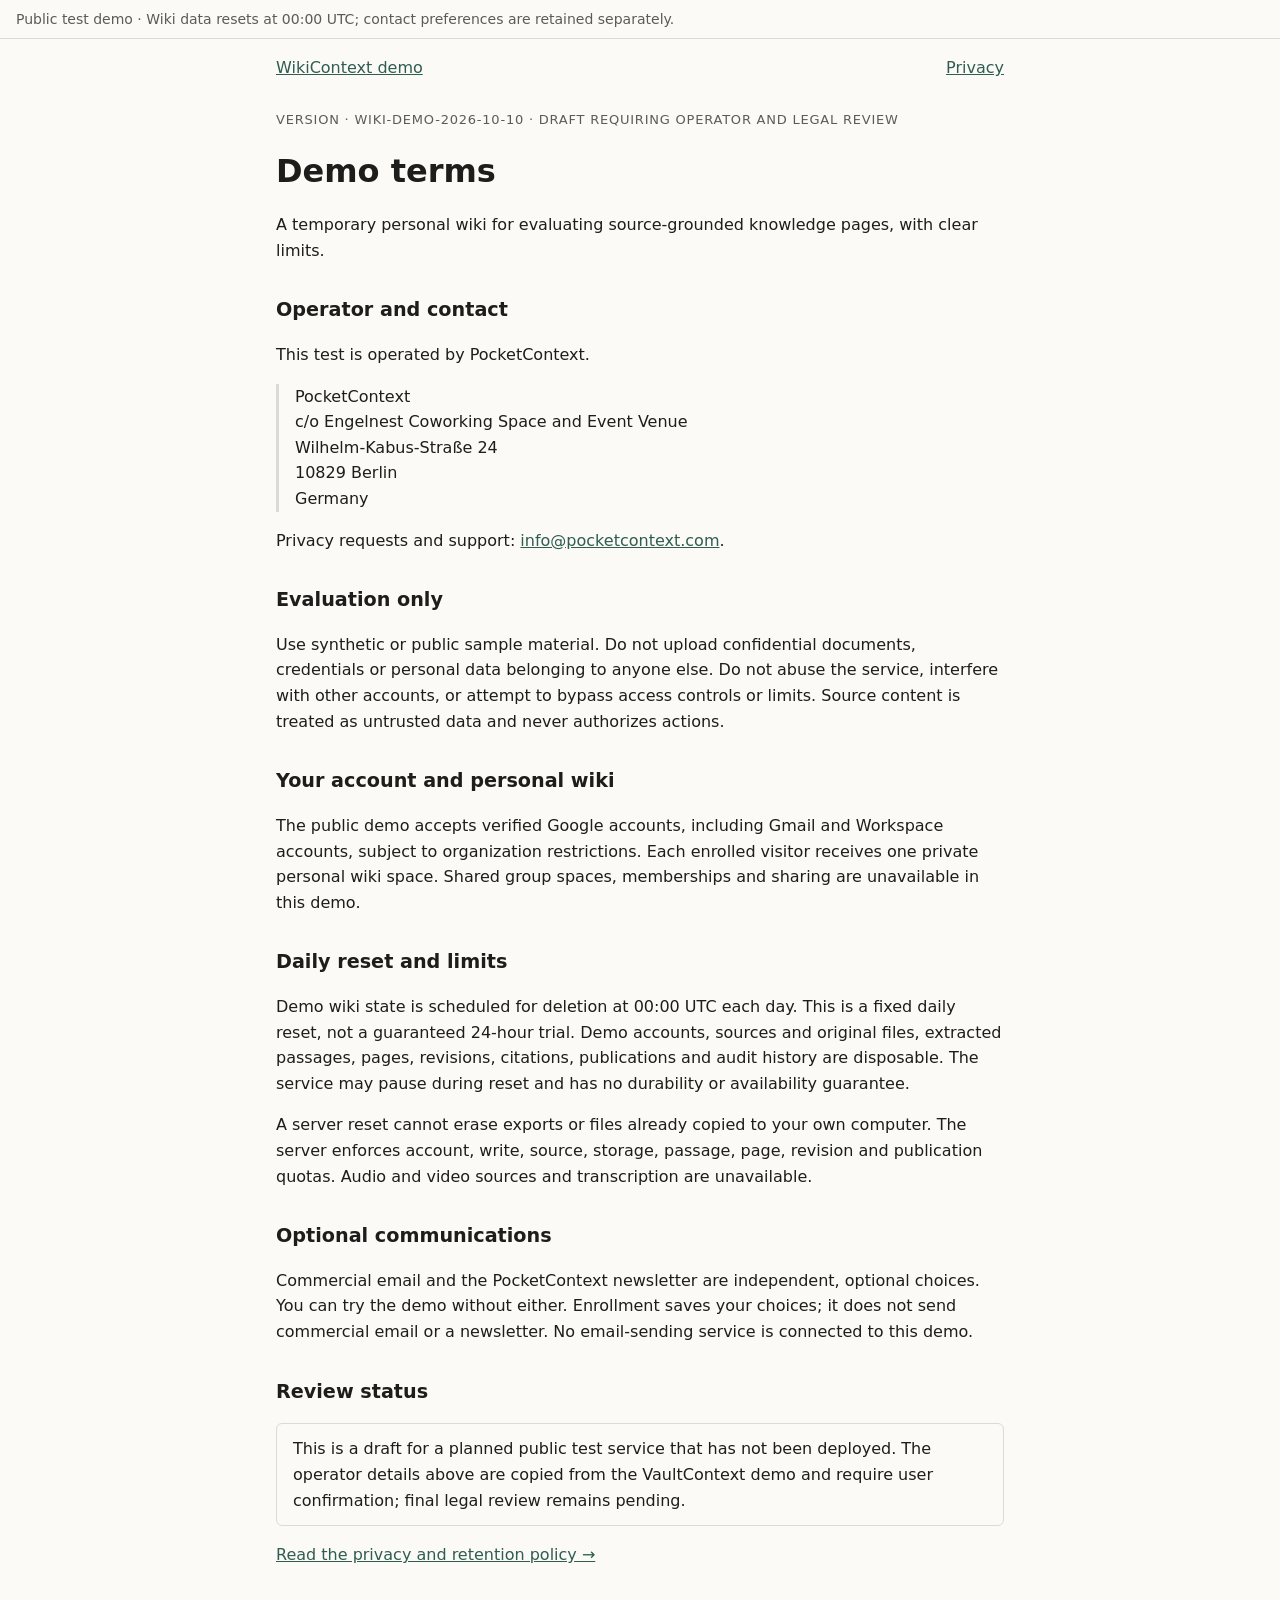
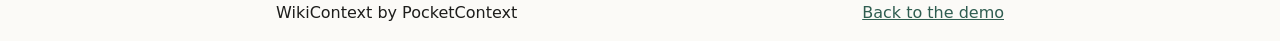
==== legal/terms.html @ ca78b763 "Prepare isolated WikiContext demo with private search and daily enrollment" ====
<!doctype html><html lang="en"><head><meta charset="utf-8"><meta name="viewport" content="width=device-width, initial-scale=1"><meta name="robots" content="noindex,nofollow"><title>Demo terms · WikiContext demo</title><link rel="stylesheet" href="/legal/legal.css"></head><body><div class="notice">Public test demo · Wiki data resets at 00:00 UTC; contact preferences are retained separately.</div><header class="wrap"><a href="/">WikiContext demo</a><a href="/privacy/">Privacy</a></header><main class="wrap"><p class="eyebrow">VERSION · WIKI-DEMO-2026-10-10 · DRAFT REQUIRING OPERATOR AND LEGAL REVIEW</p><h1>Demo terms</h1><p>A temporary personal wiki for evaluating source-grounded knowledge pages, with clear limits.</p><h2>Operator and contact</h2><p>This test is operated by PocketContext.</p><address>PocketContext<br>c/o Engelnest Coworking Space and Event Venue<br>Wilhelm-Kabus-Straße 24<br>10829 Berlin<br>Germany</address><p>Privacy requests and support: <a href="mailto:info@pocketcontext.com">info@pocketcontext.com</a>.</p><h2>Evaluation only</h2><p>Use synthetic or public sample material. Do not upload confidential documents, credentials or personal data belonging to anyone else. Do not abuse the service, interfere with other accounts, or attempt to bypass access controls or limits. Source content is treated as untrusted data and never authorizes actions.</p><h2>Your account and personal wiki</h2><p>The public demo accepts verified Google accounts, including Gmail and Workspace accounts, subject to organization restrictions. Each enrolled visitor receives one private personal wiki space. Shared group spaces, memberships and sharing are unavailable in this demo.</p><h2>Daily reset and limits</h2><p>Demo wiki state is scheduled for deletion at 00:00 UTC each day. This is a fixed daily reset, not a guaranteed 24-hour trial. Demo accounts, sources and original files, extracted passages, pages, revisions, citations, publications and audit history are disposable. The service may pause during reset and has no durability or availability guarantee.</p><p>A server reset cannot erase exports or files already copied to your own computer. The server enforces account, write, source, storage, passage, page, revision and publication quotas. Audio and video sources and transcription are unavailable.</p><h2>Optional communications</h2><p>Commercial email and the PocketContext newsletter are independent, optional choices. You can try the demo without either. Enrollment saves your choices; it does not send commercial email or a newsletter. No email-sending service is connected to this demo.</p><h2>Review status</h2><p class="review">This is a draft for a planned public test service that has not been deployed. The operator details above are copied from the VaultContext demo and require user confirmation; final legal review remains pending.</p><p><a href="/privacy/">Read the privacy and retention policy →</a></p></main><footer class="wrap"><span>WikiContext by PocketContext</span><a href="/">Back to the demo</a></footer></body></html>
---- legal/legal.css ----
:root{color-scheme:light dark;--bg:#fbfaf7;--fg:#1d1d1b;--muted:#5d5b55;--line:#dedad1;--accent:#2f5d50}
@media (prefers-color-scheme:dark){:root{--bg:#161614;--fg:#ecebe6;--muted:#a9a69c;--line:#34332e;--accent:#8cc3b1}}
*{box-sizing:border-box}body{margin:0;background:var(--bg);color:var(--fg);font:16px/1.6 system-ui,-apple-system,"Segoe UI",sans-serif}
.notice{padding:8px 16px;border-bottom:1px solid var(--line);font-size:14px;color:var(--muted)}
.wrap{max-width:760px;margin:0 auto;padding:0 16px}header.wrap,footer.wrap{display:flex;justify-content:space-between;align-items:center;gap:12px;padding-top:16px;padding-bottom:16px}
a{color:var(--accent)}.eyebrow{font-size:13px;letter-spacing:.06em;color:var(--muted)}h1{font-size:2rem;line-height:1.2}h2{margin-top:2rem;font-size:1.2rem}
dt{font-weight:600;margin-top:1rem}dd{margin:0 0 0 1rem}address{font-style:normal;padding-left:1rem;border-left:3px solid var(--line)}
.review{border:1px solid var(--line);padding:12px 16px;border-radius:6px}
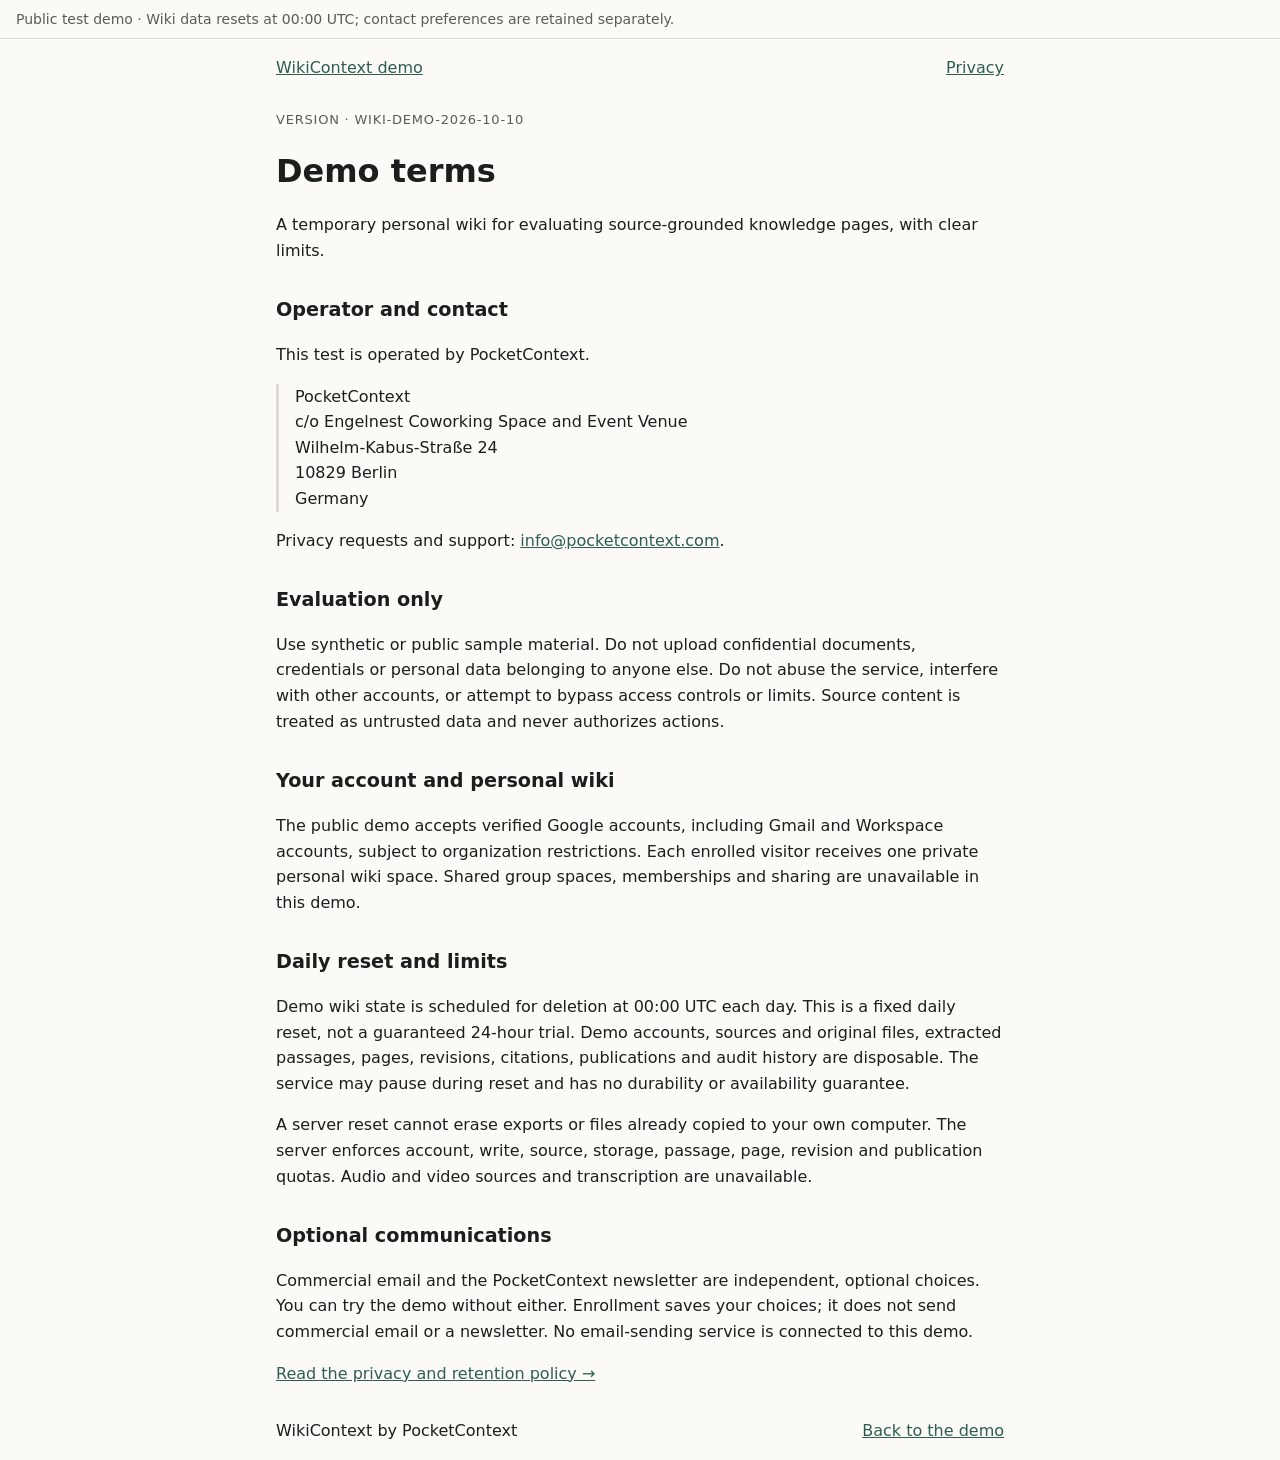
==== commit 219c8804: "Prepare Wiki Demo for standard PocketDeploy delivery" ====
--- a/legal/terms.html
+++ b/legal/terms.html
@@ -1 +1 @@
-<!doctype html><html lang="en"><head><meta charset="utf-8"><meta name="viewport" content="width=device-width, initial-scale=1"><meta name="robots" content="noindex,nofollow"><title>Demo terms · WikiContext demo</title><link rel="stylesheet" href="/legal/legal.css"></head><body><div class="notice">Public test demo · Wiki data resets at 00:00 UTC; contact preferences are retained separately.</div><header class="wrap"><a href="/">WikiContext demo</a><a href="/privacy/">Privacy</a></header><main class="wrap"><p class="eyebrow">VERSION · WIKI-DEMO-2026-10-10 · DRAFT REQUIRING OPERATOR AND LEGAL REVIEW</p><h1>Demo terms</h1><p>A temporary personal wiki for evaluating source-grounded knowledge pages, with clear limits.</p><h2>Operator and contact</h2><p>This test is operated by PocketContext.</p><address>PocketContext<br>c/o Engelnest Coworking Space and Event Venue<br>Wilhelm-Kabus-Straße 24<br>10829 Berlin<br>Germany</address><p>Privacy requests and support: <a href="mailto:info@pocketcontext.com">info@pocketcontext.com</a>.</p><h2>Evaluation only</h2><p>Use synthetic or public sample material. Do not upload confidential documents, credentials or personal data belonging to anyone else. Do not abuse the service, interfere with other accounts, or attempt to bypass access controls or limits. Source content is treated as untrusted data and never authorizes actions.</p><h2>Your account and personal wiki</h2><p>The public demo accepts verified Google accounts, including Gmail and Workspace accounts, subject to organization restrictions. Each enrolled visitor receives one private personal wiki space. Shared group spaces, memberships and sharing are unavailable in this demo.</p><h2>Daily reset and limits</h2><p>Demo wiki state is scheduled for deletion at 00:00 UTC each day. This is a fixed daily reset, not a guaranteed 24-hour trial. Demo accounts, sources and original files, extracted passages, pages, revisions, citations, publications and audit history are disposable. The service may pause during reset and has no durability or availability guarantee.</p><p>A server reset cannot erase exports or files already copied to your own computer. The server enforces account, write, source, storage, passage, page, revision and publication quotas. Audio and video sources and transcription are unavailable.</p><h2>Optional communications</h2><p>Commercial email and the PocketContext newsletter are independent, optional choices. You can try the demo without either. Enrollment saves your choices; it does not send commercial email or a newsletter. No email-sending service is connected to this demo.</p><h2>Review status</h2><p class="review">This is a draft for a planned public test service that has not been deployed. The operator details above are copied from the VaultContext demo and require user confirmation; final legal review remains pending.</p><p><a href="/privacy/">Read the privacy and retention policy →</a></p></main><footer class="wrap"><span>WikiContext by PocketContext</span><a href="/">Back to the demo</a></footer></body></html>
+<!doctype html><html lang="en"><head><meta charset="utf-8"><meta name="viewport" content="width=device-width, initial-scale=1"><meta name="robots" content="noindex,nofollow"><title>Demo terms · WikiContext demo</title><link rel="stylesheet" href="/legal/legal.css"></head><body><div class="notice">Public test demo · Wiki data resets at 00:00 UTC; contact preferences are retained separately.</div><header class="wrap"><a href="/">WikiContext demo</a><a href="/privacy/">Privacy</a></header><main class="wrap"><p class="eyebrow">VERSION · WIKI-DEMO-2026-10-10</p><h1>Demo terms</h1><p>A temporary personal wiki for evaluating source-grounded knowledge pages, with clear limits.</p><h2>Operator and contact</h2><p>This test is operated by PocketContext.</p><address>PocketContext<br>c/o Engelnest Coworking Space and Event Venue<br>Wilhelm-Kabus-Straße 24<br>10829 Berlin<br>Germany</address><p>Privacy requests and support: <a href="mailto:info@pocketcontext.com">info@pocketcontext.com</a>.</p><h2>Evaluation only</h2><p>Use synthetic or public sample material. Do not upload confidential documents, credentials or personal data belonging to anyone else. Do not abuse the service, interfere with other accounts, or attempt to bypass access controls or limits. Source content is treated as untrusted data and never authorizes actions.</p><h2>Your account and personal wiki</h2><p>The public demo accepts verified Google accounts, including Gmail and Workspace accounts, subject to organization restrictions. Each enrolled visitor receives one private personal wiki space. Shared group spaces, memberships and sharing are unavailable in this demo.</p><h2>Daily reset and limits</h2><p>Demo wiki state is scheduled for deletion at 00:00 UTC each day. This is a fixed daily reset, not a guaranteed 24-hour trial. Demo accounts, sources and original files, extracted passages, pages, revisions, citations, publications and audit history are disposable. The service may pause during reset and has no durability or availability guarantee.</p><p>A server reset cannot erase exports or files already copied to your own computer. The server enforces account, write, source, storage, passage, page, revision and publication quotas. Audio and video sources and transcription are unavailable.</p><h2>Optional communications</h2><p>Commercial email and the PocketContext newsletter are independent, optional choices. You can try the demo without either. Enrollment saves your choices; it does not send commercial email or a newsletter. No email-sending service is connected to this demo.</p><p><a href="/privacy/">Read the privacy and retention policy →</a></p></main><footer class="wrap"><span>WikiContext by PocketContext</span><a href="/">Back to the demo</a></footer></body></html>
